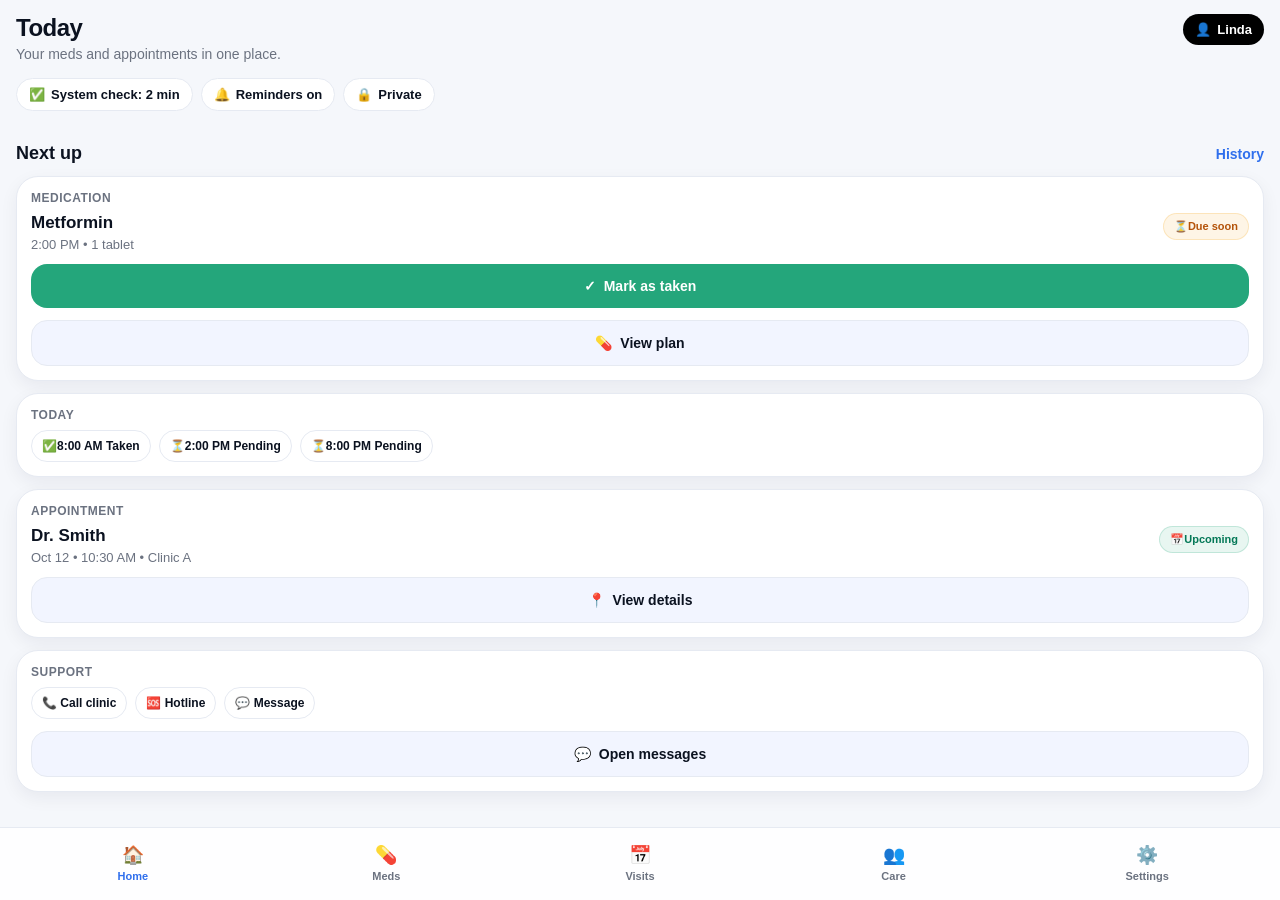
==== index.html @ a851d286 "first commit" ====
<!DOCTYPE html>
<html lang="en">
<head>
    <meta charset="UTF-8">
    <meta name="viewport" content="width=device-width, initial-scale=1.0, viewport-fit=cover">
    <title>Health Companion — Home</title>
    <link rel="stylesheet" href="css/styles.css">
    <style>
        .header {
            display: flex;
            flex-direction: column;
            gap: 12px;
            padding-bottom: 8px;
        }
        .headerTop {
            display: flex;
            justify-content: space-between;
            align-items: flex-start;
        }
        .hTitle { margin: 0; font-size: 24px; font-weight: 900; letter-spacing: -0.5px; }
        .hSub { margin: 4px 0 0; font-size: 14px; color: var(--muted); }
        .chipRow { display: flex; gap: 8px; overflow-x: auto; padding: 4px 0; scrollbar-width: none; }
        .chip { 
            background: var(--card); border: 1px solid var(--line); padding: 8px 12px; 
            border-radius: 999px; font-size: 13px; font-weight: 700; display: flex; align-items: center; gap: 6px;
            white-space: nowrap;
        }
        .sectionTitle { display: flex; justify-content: space-between; align-items: center; margin-top: 8px; }
        .sectionTitle h2 { margin: 0; font-size: 18px; font-weight: 900; }
        .sectionTitle a { font-size: 14px; font-weight: 700; color: var(--blue); text-decoration: none; }
        .grid { display: flex; flex-direction: column; gap: 12px; }
        .label { font-size: 12px; font-weight: 800; color: var(--muted); text-transform: uppercase; letter-spacing: 0.5px; margin: 0 0 8px; }
        .title { margin: 0; font-size: 17px; font-weight: 900; }
        .meta { margin: 4px 0 0; font-size: 13px; color: var(--muted); }
        .badge { font-size: 11px; font-weight: 900; padding: 6px 10px; border-radius: 999px; }
        .badge.warn { background: rgba(245, 158, 11, 0.1); border: 1px solid rgba(245, 158, 11, 0.2); color: #B45309; }
        .badge.ok { background: rgba(36, 166, 123, 0.1); border: 1px solid rgba(36, 166, 123, 0.2); color: #047857; }
        .primaryBtn, .secondaryBtn { 
            display: flex; align-items: center; justify-content: center; gap: 8px; margin-top: 12px;
            padding: 14px; border-radius: 16px; font-weight: 900; text-decoration: none; font-size: 14px; 
        }
        .primaryBtn { background: var(--green); color: #fff; }
        .secondaryBtn { background: #F2F5FF; border: 1px solid var(--line); color: var(--text); }
        .pillRow { display: flex; gap: 8px; margin-top: 8px; overflow-x: auto; scrollbar-width: none; }
        .pill { 
            background: #fff; border: 1px solid var(--line); padding: 8px 10px; border-radius: 999px; 
            font-size: 12px; font-weight: 700; white-space: nowrap;
        }
    </style>
</head>
<body>
    <main class="app">
        <header class="header">
            <div class="headerTop">
                <div>
                    <h1 class="hTitle">Today</h1>
                    <p class="hSub">Your meds and appointments in one place.</p>
                </div>
                <div class="chip" style="background:#000; color:#fff; border:none;">
                    <span>👤</span><span>Linda</span>
                </div>
            </div>

            <div class="chipRow">
                <div class="chip"><span>✅</span><span>System check: 2 min</span></div>
                <div class="chip"><span>🔔</span><span>Reminders on</span></div>
                <div class="chip"><span>🔒</span><span>Private</span></div>
            </div>
        </header>

        <div class="sectionTitle">
            <h2>Next up</h2>
            <a href="pages/log.html">History</a>
        </div>

        <section class="grid">
            <article class="card">
                <p class="label">Medication</p>
                <div class="row">
                    <div>
                        <p class="title">Metformin</p>
                        <p class="meta">2:00 PM • 1 tablet</p>
                    </div>
                    <div class="badge warn"><span>⏳</span><span>Due soon</span></div>
                </div>
                <a class="primaryBtn" href="pages/confirm.html"><span>✓</span><span>Mark as taken</span></a>
                <a class="secondaryBtn" href="pages/meds.html"><span>💊</span><span>View plan</span></a>
            </article>

            <article class="card">
                <p class="label">Today</p>
                <div class="pillRow">
                    <div class="pill"><span>✅</span><span>8:00 AM Taken</span></div>
                    <div class="pill"><span>⏳</span><span>2:00 PM Pending</span></div>
                    <div class="pill"><span>⏳</span><span>8:00 PM Pending</span></div>
                </div>
            </article>

            <article class="card">
                <p class="label">Appointment</p>
                <div class="row">
                    <div>
                        <p class="title">Dr. Smith</p>
                        <p class="meta">Oct 12 • 10:30 AM • Clinic A</p>
                    </div>
                    <div class="badge ok"><span>📅</span><span>Upcoming</span></div>
                </div>
                <a class="secondaryBtn" href="pages/appointments.html"><span>📍</span><span>View details</span></a>
            </article>

            <article class="card">
                <p class="label">Support</p>
                <div class="pillRow">
                    <div class="pill">📞 Call clinic</div>
                    <div class="pill">🆘 Hotline</div>
                    <div class="pill">💬 Message</div>
                </div>
                <a class="secondaryBtn" href="pages/messages.html"><span>💬</span><span>Open messages</span></a>
            </article>
        </section>
    </main>

    <nav class="nav">
        <a class="active" href="index.html"><span class="ico">🏠</span><span>Home</span></a>
        <a href="pages/meds.html"><span class="ico">💊</span><span>Meds</span></a>
        <a href="pages/appointments.html"><span class="ico">📅</span><span>Visits</span></a>
        <a href="pages/caregiver.html"><span class="ico">👥</span><span>Care</span></a>
        <a href="pages/settings.html"><span class="ico">⚙️</span><span>Settings</span></a>
    </nav>
</body>
</html>
---- css/styles.css ----
:root {
  --bg: #f5f7fb;
  --card: #fff;
  --text: #0b1220;
  --muted: #6b7280;
  --line: #e6eaf2;
  --blue: #2f6fed;
  --green: #24a67b;
  --amber: #f59e0b;
  --red: #ef4444;
  --shadow: 0 10px 30px rgba(13, 23, 43, 0.08);
  --shadow2: 0 6px 18px rgba(13, 23, 43, 0.06);
}

* {
  box-sizing: border-box;
}

html, body {
  height: 100%;
}

body {
  margin: 0;
  background: var(--bg);
  color: var(--text);
  font-family: -apple-system, BlinkMacSystemFont, "SF Pro Display", "SF Pro Text", Inter, Segoe UI, Roboto, Helvetica, Arial, sans-serif;
}

.app {
  min-height: 100vh;
  padding: calc(env(safe-area-inset-top) + 14px) 16px calc(env(safe-area-inset-bottom) + 88px) 16px;
  display: flex;
  flex-direction: column;
  gap: 12px;
}

.nav {
  position: fixed;
  left: 0;
  right: 0;
  bottom: 0;
  padding: 10px 10px calc(env(safe-area-inset-bottom) + 10px);
  background: rgba(255, 255, 255, .86);
  border-top: 1px solid var(--line);
  backdrop-filter: blur(16px);
  display: flex;
  justify-content: space-around;
  gap: 8px;
  z-index: 100;
}

.nav a {
  text-decoration: none;
  color: var(--muted);
  font-size: 11px;
  font-weight: 700;
  width: 20%;
  display: flex;
  flex-direction: column;
  align-items: center;
  gap: 6px;
  padding: 8px 0;
  border-radius: 12px;
}

.nav a.active {
  color: var(--blue);
}

.ico {
  font-size: 18px;
  line-height: 1;
}

.card {
  background: var(--card);
  border: 1px solid var(--line);
  border-radius: 22px;
  padding: 14px;
  box-shadow: var(--shadow2);
}

.row {
  display: flex;
  align-items: flex-start;
  justify-content: space-between;
  gap: 12px;
}
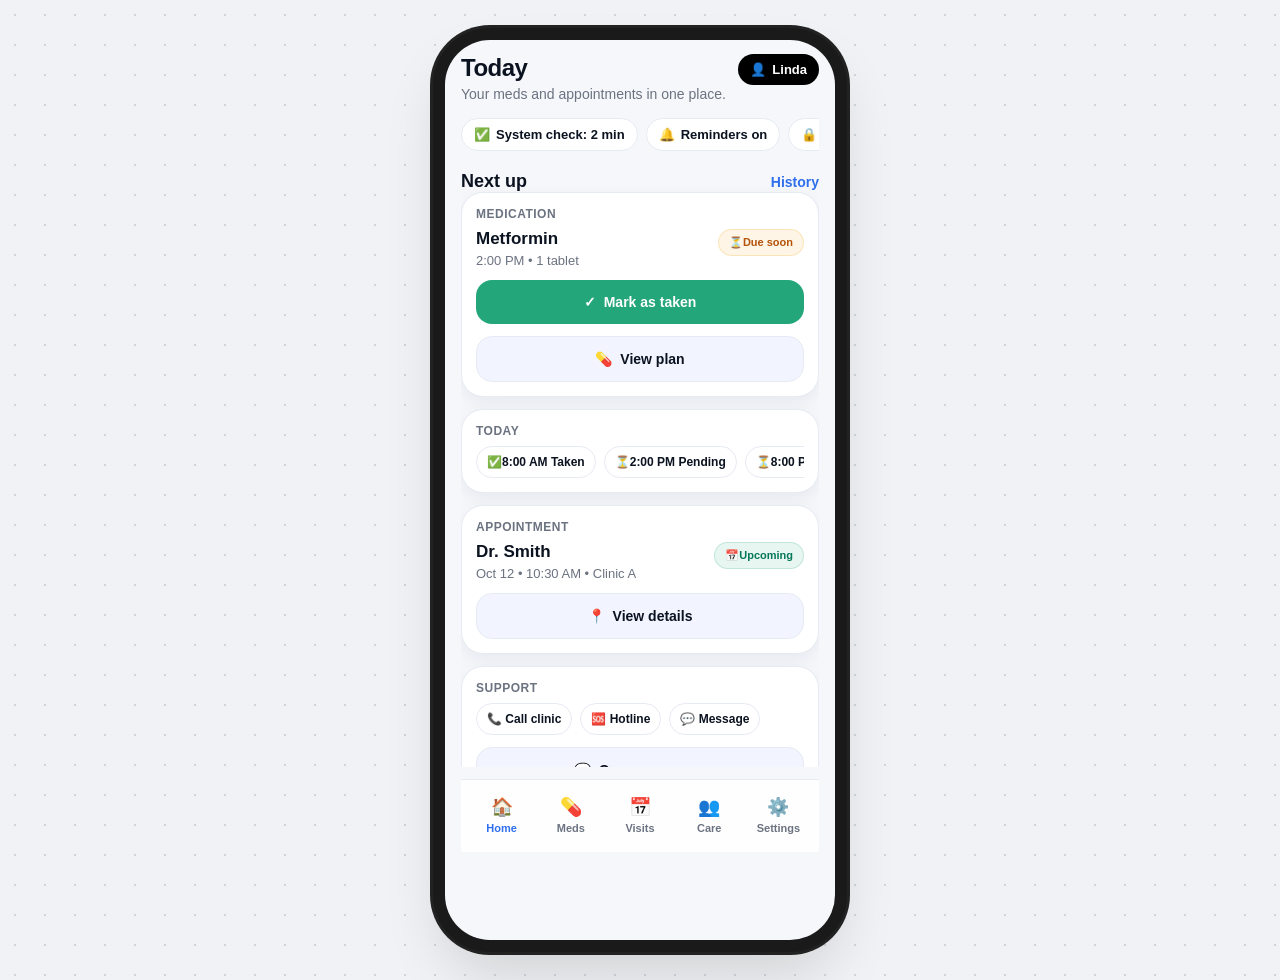
==== commit 63ff3b93: "second commit" ====
--- a/index.html
+++ b/index.html
@@ -50,7 +50,8 @@
 </head>
 <body>
     <main class="app">
-        <header class="header">
+        <div class="scroll-content">
+            <header class="header">
             <div class="headerTop">
                 <div>
                     <h1 class="hTitle">Today</h1>
@@ -118,7 +119,7 @@
                 <a class="secondaryBtn" href="pages/messages.html"><span>💬</span><span>Open messages</span></a>
             </article>
         </section>
-    </main>
+        </div>
 
     <nav class="nav">
         <a class="active" href="index.html"><span class="ico">🏠</span><span>Home</span></a>
@@ -127,5 +128,6 @@
         <a href="pages/caregiver.html"><span class="ico">👥</span><span>Care</span></a>
         <a href="pages/settings.html"><span class="ico">⚙️</span><span>Settings</span></a>
     </nav>
+    </main>
 </body>
 </html>
--- a/css/styles.css
+++ b/css/styles.css
@@ -87,3 +87,53 @@
   justify-content: space-between;
   gap: 12px;
 }
+
+/* =========================
+   MOBILE FRAME FOR DESKTOP
+   ========================= */
+@media (min-width: 500px) {
+  body {
+    background-color: #f0f2f5;
+    /* subtle grid background for desktop decor */
+    background-image: radial-gradient(#d1d5db 1px, transparent 1px);
+    background-size: 30px 30px;
+    display: flex;
+    justify-content: center;
+    align-items: flex-start;
+    padding: 40px 0;
+    height: auto;
+    min-height: 100vh;
+  }
+
+  .app {
+    width: 390px;
+    height: 844px; /* Fixed height for phone look */
+    background: var(--bg);
+    box-shadow: 
+        0 0 0 12px #1a1a1a, /* Inner bezel */
+        0 0 0 15px #222,    /* Outer bezel */
+        0 30px 60px rgba(0,0,0,0.15);
+    border-radius: 45px;
+    overflow: hidden;
+    position: relative;
+    display: flex;
+    flex-direction: column;
+  }
+
+  .scroll-content {
+    flex: 1;
+    overflow-y: auto;
+    overflow-x: hidden;
+    padding-bottom: 20px; /* buffer */
+  }
+
+  .nav {
+    position: relative; /* Inside the flex container */
+    bottom: auto;
+    left: auto !important;
+    transform: none;
+    width: 100%;
+    border-radius: 0;
+    z-index: 1000;
+  }
+}
